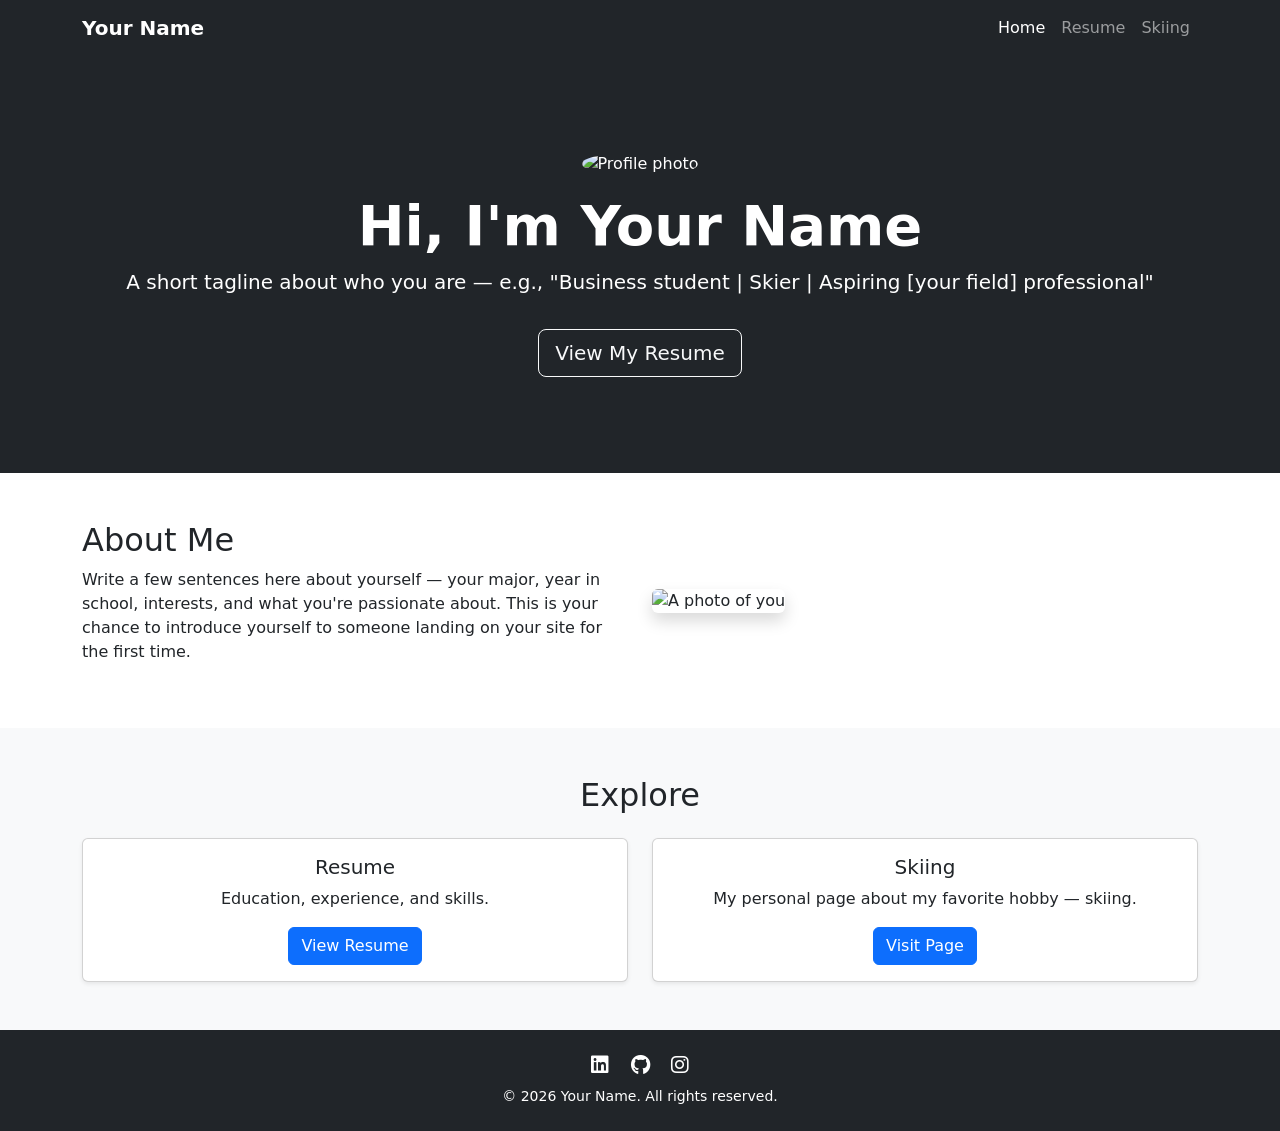
==== index.html @ d3ef5f90 "Add files via upload" ====
<!DOCTYPE html>
<html lang="en">
<head>
  <meta charset="UTF-8">
  <meta name="viewport" content="width=device-width, initial-scale=1, shrink-to-fit=no">
  <title>Your Name | Home</title>
  <link href="https://cdn.jsdelivr.net/npm/bootstrap@5.3.3/dist/css/bootstrap.min.css" rel="stylesheet">
  <link rel="stylesheet" href="https://cdnjs.cloudflare.com/ajax/libs/font-awesome/6.5.1/css/all.min.css">
  <link rel="stylesheet" href="css/site.css">
</head>
<body>

  <!-- Navbar -->
  <nav class="navbar navbar-expand-lg navbar-dark bg-dark sticky-top">
    <div class="container">
      <a class="navbar-brand fw-bold" href="index.html">Your Name</a>
      <button class="navbar-toggler" type="button" data-bs-toggle="collapse" data-bs-target="#navMenu">
        <span class="navbar-toggler-icon"></span>
      </button>
      <div class="collapse navbar-collapse" id="navMenu">
        <ul class="navbar-nav ms-auto">
          <li class="nav-item"><a class="nav-link active" href="index.html">Home</a></li>
          <li class="nav-item"><a class="nav-link" href="resume.html">Resume</a></li>
          <li class="nav-item"><a class="nav-link" href="scratch.html">Skiing</a></li>
        </ul>
      </div>
    </div>
  </nav>

  <!-- Hero -->
  <header class="bg-dark text-white text-center py-5">
    <div class="container py-5">
      <img src="images/profile.jpg" alt="Profile photo" class="rounded-circle mb-3" width="150" height="150">
      <h1 class="display-4 fw-bold">Hi, I'm Your Name</h1>
      <p class="lead">A short tagline about who you are — e.g., "Business student | Skier | Aspiring [your field] professional"</p>
      <a href="resume.html" class="btn btn-outline-light btn-lg mt-3">View My Resume</a>
    </div>
  </header>

  <!-- About -->
  <section class="container py-5">
    <div class="row align-items-center">
      <div class="col-md-6">
        <h2>About Me</h2>
        <p>
          Write a few sentences here about yourself — your major, year in school, interests,
          and what you're passionate about. This is your chance to introduce yourself to
          someone landing on your site for the first time.
        </p>
      </div>
      <div class="col-md-6">
        <img src="images/about.jpg" alt="A photo of you" class="img-fluid rounded shadow">
      </div>
    </div>
  </section>

  <!-- Cards: navigate to other parts of site -->
  <section class="bg-light py-5">
    <div class="container">
      <h2 class="text-center mb-4">Explore</h2>
      <div class="row g-4">
        <div class="col-md-6">
          <div class="card h-100 shadow-sm">
            <div class="card-body text-center">
              <h5 class="card-title">Resume</h5>
              <p class="card-text">Education, experience, and skills.</p>
              <a href="resume.html" class="btn btn-primary">View Resume</a>
            </div>
          </div>
        </div>
        <div class="col-md-6">
          <div class="card h-100 shadow-sm">
            <div class="card-body text-center">
              <h5 class="card-title">Skiing</h5>
              <p class="card-text">My personal page about my favorite hobby — skiing.</p>
              <a href="scratch.html" class="btn btn-primary">Visit Page</a>
            </div>
          </div>
        </div>
      </div>
    </div>
  </section>

  <!-- Footer -->
  <footer class="bg-dark text-white text-center py-4">
    <div class="container">
      <div class="mb-2">
        <a href="#" class="text-white me-3" target="_blank"><i class="fab fa-linkedin fa-lg"></i></a>
        <a href="#" class="text-white me-3" target="_blank"><i class="fab fa-github fa-lg"></i></a>
        <a href="#" class="text-white" target="_blank"><i class="fab fa-instagram fa-lg"></i></a>
      </div>
      <p class="mb-0 small">&copy; 2026 Your Name. All rights reserved.</p>
    </div>
  </footer>

  <script src="https://cdn.jsdelivr.net/npm/bootstrap@5.3.3/dist/js/bootstrap.bundle.min.js"></script>
</body>
</html>
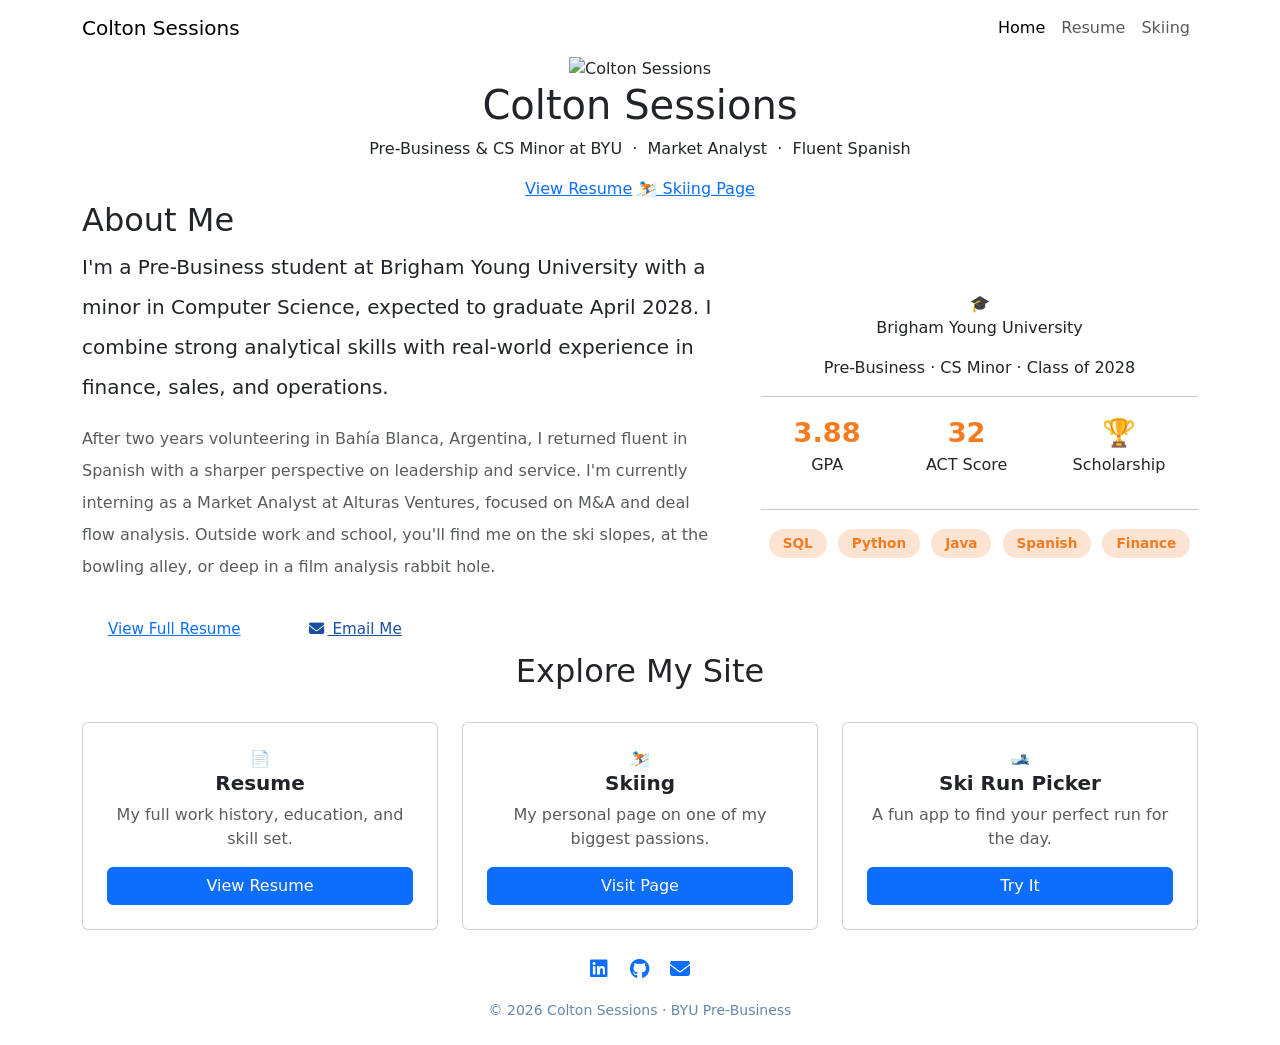
==== commit f48a2906: "Add files via upload" ====
--- a/index.html
+++ b/index.html
@@ -3,18 +3,17 @@
 <head>
   <meta charset="UTF-8">
   <meta name="viewport" content="width=device-width, initial-scale=1, shrink-to-fit=no">
-  <title>Your Name | Home</title>
+  <title>Colton Sessions</title>
   <link href="https://cdn.jsdelivr.net/npm/bootstrap@5.3.3/dist/css/bootstrap.min.css" rel="stylesheet">
   <link rel="stylesheet" href="https://cdnjs.cloudflare.com/ajax/libs/font-awesome/6.5.1/css/all.min.css">
   <link rel="stylesheet" href="css/site.css">
 </head>
 <body>
 
-  <!-- Navbar -->
-  <nav class="navbar navbar-expand-lg navbar-dark bg-dark sticky-top">
+  <nav class="navbar navbar-expand-lg sticky-top">
     <div class="container">
-      <a class="navbar-brand fw-bold" href="index.html">Your Name</a>
-      <button class="navbar-toggler" type="button" data-bs-toggle="collapse" data-bs-target="#navMenu">
+      <a class="navbar-brand" href="index.html">Colton Sessions</a>
+      <button class="navbar-toggler border-0" type="button" data-bs-toggle="collapse" data-bs-target="#navMenu">
         <span class="navbar-toggler-icon"></span>
       </button>
       <div class="collapse navbar-collapse" id="navMenu">
@@ -28,52 +27,71 @@
   </nav>
 
   <!-- Hero -->
-  <header class="bg-dark text-white text-center py-5">
-    <div class="container py-5">
-      <img src="images/profile.jpg" alt="Profile photo" class="rounded-circle mb-3" width="150" height="150">
-      <h1 class="display-4 fw-bold">Hi, I'm Your Name</h1>
-      <p class="lead">A short tagline about who you are — e.g., "Business student | Skier | Aspiring [your field] professional"</p>
-      <a href="resume.html" class="btn btn-outline-light btn-lg mt-3">View My Resume</a>
-    </div>
-  </header>
-
-  <!-- About -->
-  <section class="container py-5">
-    <div class="row align-items-center">
-      <div class="col-md-6">
-        <h2>About Me</h2>
-        <p>
-          Write a few sentences here about yourself — your major, year in school, interests,
-          and what you're passionate about. This is your chance to introduce yourself to
-          someone landing on your site for the first time.
-        </p>
-      </div>
-      <div class="col-md-6">
-        <img src="images/about.jpg" alt="A photo of you" class="img-fluid rounded shadow">
+  <section class="hero text-center">
+    <div class="container">
+      <img src="images/profile.jpg" alt="Colton Sessions" class="hero-photo">
+      <h1>Colton Sessions</h1>
+      <p class="tagline">Pre-Business &amp; CS Minor at BYU &nbsp;·&nbsp; Market Analyst &nbsp;·&nbsp; Fluent Spanish</p>
+      <div class="hero-btns">
+        <a href="resume.html" class="btn-hero">View Resume</a>
+        <a href="scratch.html" class="btn-hero-ghost">⛷️ Skiing Page</a>
       </div>
     </div>
   </section>
 
-  <!-- Cards: navigate to other parts of site -->
-  <section class="bg-light py-5">
+  <!-- About -->
+  <section class="about-section">
     <div class="container">
-      <h2 class="text-center mb-4">Explore</h2>
-      <div class="row g-4">
-        <div class="col-md-6">
-          <div class="card h-100 shadow-sm">
-            <div class="card-body text-center">
-              <h5 class="card-title">Resume</h5>
-              <p class="card-text">Education, experience, and skills.</p>
-              <a href="resume.html" class="btn btn-primary">View Resume</a>
-            </div>
+      <div class="row align-items-center g-5">
+        <div class="col-lg-7">
+          <h2 class="section-title">About <span>Me</span></h2>
+          <div class="section-divider"></div>
+          <p class="fs-5 lh-lg mb-3">
+            I'm a Pre-Business student at Brigham Young University with a minor in Computer Science,
+            expected to graduate April 2028. I combine strong analytical skills with real-world
+            experience in finance, sales, and operations.
+          </p>
+          <p class="lh-lg text-muted mb-4">
+            After two years volunteering in Bahía Blanca, Argentina, I returned fluent in Spanish
+            with a sharper perspective on leadership and service. I'm currently interning as a
+            Market Analyst at Alturas Ventures, focused on M&amp;A and deal flow analysis.
+            Outside work and school, you'll find me on the ski slopes, at the bowling alley,
+            or deep in a film analysis rabbit hole.
+          </p>
+          <div class="d-flex gap-3 flex-wrap">
+            <a href="resume.html" class="btn-hero" style="font-size:0.95rem;padding:11px 26px;">View Full Resume</a>
+            <a href="mailto:coltongsessions@gmail.com" class="btn-hero-ghost" style="font-size:0.95rem;padding:11px 26px;color:#1a4fa0;border-color:#1a4fa0;">
+              <i class="fas fa-envelope me-1"></i> Email Me
+            </a>
           </div>
         </div>
-        <div class="col-md-6">
-          <div class="card h-100 shadow-sm">
-            <div class="card-body text-center">
-              <h5 class="card-title">Skiing</h5>
-              <p class="card-text">My personal page about my favorite hobby — skiing.</p>
-              <a href="scratch.html" class="btn btn-primary">Visit Page</a>
+        <div class="col-lg-5">
+          <div class="about-card">
+            <div class="text-center about-card-icon">🎓</div>
+            <p class="about-card-title text-center">Brigham Young University</p>
+            <p class="about-card-sub text-center">Pre-Business · CS Minor · Class of 2028</p>
+            <hr class="about-card-divider">
+            <div class="d-flex justify-content-around text-center">
+              <div>
+                <p style="font-size:1.7rem;font-weight:900;color:#f47b20;margin:0;">3.88</p>
+                <p class="about-card-sub">GPA</p>
+              </div>
+              <div>
+                <p style="font-size:1.7rem;font-weight:900;color:#f47b20;margin:0;">32</p>
+                <p class="about-card-sub">ACT Score</p>
+              </div>
+              <div>
+                <p style="font-size:1.7rem;font-weight:900;color:#f47b20;margin:0;">🏆</p>
+                <p class="about-card-sub">Scholarship</p>
+              </div>
+            </div>
+            <hr class="about-card-divider">
+            <div class="text-center">
+              <span style="background:rgba(244,123,32,0.2);color:#f47b20;padding:4px 14px;border-radius:20px;font-size:0.85rem;font-weight:700;margin:3px;display:inline-block;">SQL</span>
+              <span style="background:rgba(244,123,32,0.2);color:#f47b20;padding:4px 14px;border-radius:20px;font-size:0.85rem;font-weight:700;margin:3px;display:inline-block;">Python</span>
+              <span style="background:rgba(244,123,32,0.2);color:#f47b20;padding:4px 14px;border-radius:20px;font-size:0.85rem;font-weight:700;margin:3px;display:inline-block;">Java</span>
+              <span style="background:rgba(244,123,32,0.2);color:#f47b20;padding:4px 14px;border-radius:20px;font-size:0.85rem;font-weight:700;margin:3px;display:inline-block;">Spanish</span>
+              <span style="background:rgba(244,123,32,0.2);color:#f47b20;padding:4px 14px;border-radius:20px;font-size:0.85rem;font-weight:700;margin:3px;display:inline-block;">Finance</span>
             </div>
           </div>
         </div>
@@ -81,15 +99,49 @@
     </div>
   </section>
 
+  <!-- Explore cards -->
+  <section class="explore-section">
+    <div class="container">
+      <h2 class="section-title text-center">Explore My Site</h2>
+      <div class="section-divider mx-auto"></div>
+      <div class="row g-4 mt-2 justify-content-center">
+        <div class="col-md-4">
+          <div class="card h-100 text-center p-4">
+            <div class="card-icon">📄</div>
+            <h5 class="fw-bold mb-2">Resume</h5>
+            <p class="text-muted">My full work history, education, and skill set.</p>
+            <a href="resume.html" class="btn btn-primary mt-auto">View Resume</a>
+          </div>
+        </div>
+        <div class="col-md-4">
+          <div class="card h-100 text-center p-4">
+            <div class="card-icon">⛷️</div>
+            <h5 class="fw-bold mb-2">Skiing</h5>
+            <p class="text-muted">My personal page on one of my biggest passions.</p>
+            <a href="scratch.html" class="btn btn-primary mt-auto">Visit Page</a>
+          </div>
+        </div>
+        <div class="col-md-4">
+          <div class="card h-100 text-center p-4">
+            <div class="card-icon">🎿</div>
+            <h5 class="fw-bold mb-2">Ski Run Picker</h5>
+            <p class="text-muted">A fun app to find your perfect run for the day.</p>
+            <a href="app.html" class="btn btn-primary mt-auto">Try It</a>
+          </div>
+        </div>
+      </div>
+    </div>
+  </section>
+
   <!-- Footer -->
-  <footer class="bg-dark text-white text-center py-4">
+  <footer class="py-4 text-center">
     <div class="container">
-      <div class="mb-2">
-        <a href="#" class="text-white me-3" target="_blank"><i class="fab fa-linkedin fa-lg"></i></a>
-        <a href="#" class="text-white me-3" target="_blank"><i class="fab fa-github fa-lg"></i></a>
-        <a href="#" class="text-white" target="_blank"><i class="fab fa-instagram fa-lg"></i></a>
+      <div class="mb-3">
+        <a href="https://linkedin.com/in/colton-sessions" class="me-3 fs-5" target="_blank"><i class="fab fa-linkedin"></i></a>
+        <a href="https://github.com" class="me-3 fs-5" target="_blank"><i class="fab fa-github"></i></a>
+        <a href="mailto:coltongsessions@gmail.com" class="fs-5"><i class="fas fa-envelope"></i></a>
       </div>
-      <p class="mb-0 small">&copy; 2026 Your Name. All rights reserved.</p>
+      <p class="mb-0 small" style="color:#6688aa;">&copy; 2026 Colton Sessions · BYU Pre-Business</p>
     </div>
   </footer>
 
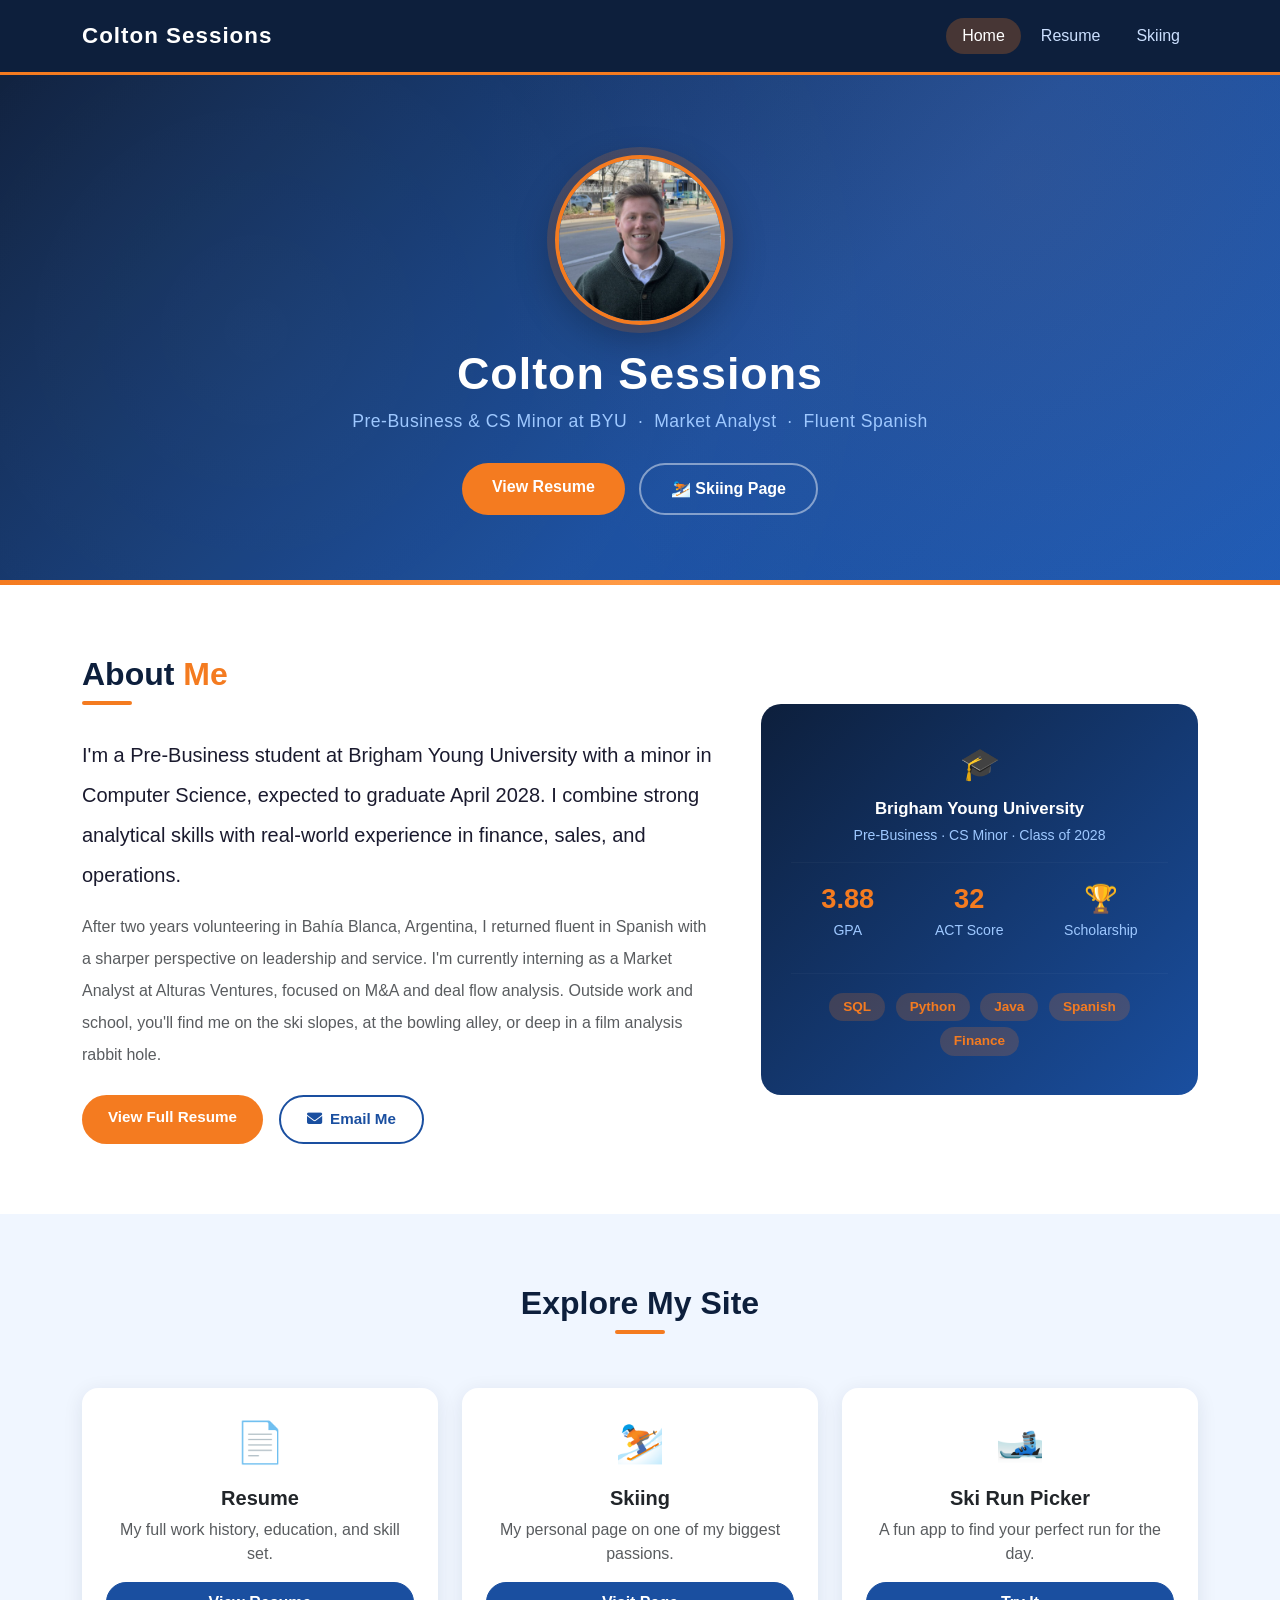
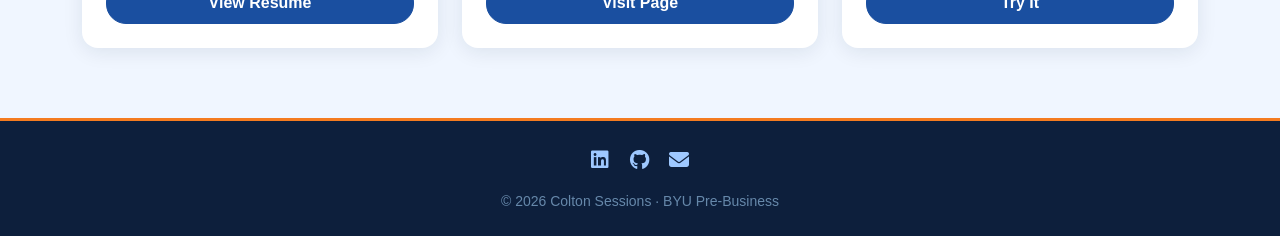
==== commit 1ba190d4: "Update LinkedIn link in footer" ====
--- a/index.html
+++ b/index.html
@@ -137,7 +137,7 @@
   <footer class="py-4 text-center">
     <div class="container">
       <div class="mb-3">
-        <a href="https://linkedin.com/in/colton-sessions" class="me-3 fs-5" target="_blank"><i class="fab fa-linkedin"></i></a>
+        <a href="https://www.linkedin.com/in/colton-sessions-303591228/" class="me-3 fs-5" target="_blank"><i class="fab fa-linkedin"></i></a>
         <a href="https://github.com" class="me-3 fs-5" target="_blank"><i class="fab fa-github"></i></a>
         <a href="mailto:coltongsessions@gmail.com" class="fs-5"><i class="fas fa-envelope"></i></a>
       </div>
--- a/css/site.css
+++ b/css/site.css
@@ -0,0 +1,341 @@
+/* ===== Site-wide Bootstrap overrides — Blue/Orange sporty theme ===== */
+
+:root {
+  --navy: #0d1f3c;
+  --blue: #1a4fa0;
+  --blue-light: #2d6fd6;
+  --orange: #f47b20;
+  --orange-light: #ff9a45;
+  --off-white: #f0f6ff;
+  --text-dark: #1a1a2e;
+}
+
+body {
+  font-family: 'Segoe UI', Arial, sans-serif;
+  color: var(--text-dark);
+  background: var(--off-white);
+}
+
+/* ---- Navbar ---- */
+.navbar {
+  background: var(--navy) !important;
+  border-bottom: 3px solid var(--orange);
+  padding: 14px 0;
+}
+
+.navbar-brand {
+  font-size: 1.4rem;
+  font-weight: 800;
+  letter-spacing: 1px;
+  color: #fff !important;
+}
+
+.nav-link {
+  color: #cce0ff !important;
+  font-weight: 500;
+  transition: color 0.2s;
+  padding: 6px 16px !important;
+  border-radius: 20px;
+  margin: 0 2px;
+}
+
+.nav-link:hover, .nav-link.active {
+  color: #fff !important;
+  background: rgba(244,123,32,0.25);
+}
+
+/* ---- Hero ---- */
+.hero {
+  background: linear-gradient(135deg, var(--navy) 0%, var(--blue) 60%, #1e5cb8 100%);
+  color: #fff;
+  padding: 80px 0 70px;
+  position: relative;
+  overflow: hidden;
+}
+
+/* Subtle pattern overlay */
+.hero::before {
+  content: '';
+  position: absolute;
+  inset: 0;
+  background-image: radial-gradient(circle at 20% 50%, rgba(255,255,255,0.04) 0%, transparent 60%),
+                    radial-gradient(circle at 80% 20%, rgba(244,123,32,0.08) 0%, transparent 50%);
+}
+
+.hero::after {
+  content: '';
+  position: absolute;
+  bottom: 0; left: 0; right: 0;
+  height: 5px;
+  background: linear-gradient(90deg, var(--orange), var(--orange-light), var(--orange));
+}
+
+.hero-photo {
+  width: 170px;
+  height: 170px;
+  object-fit: cover;
+  border-radius: 50%;
+  border: 4px solid var(--orange);
+  box-shadow: 0 0 0 8px rgba(244,123,32,0.18), 0 12px 40px rgba(0,0,0,0.3);
+  margin-bottom: 22px;
+  position: relative;
+  z-index: 1;
+}
+
+.hero h1 {
+  font-size: 2.8rem;
+  font-weight: 900;
+  letter-spacing: 1px;
+  position: relative;
+  z-index: 1;
+}
+
+.hero .tagline {
+  font-size: 1.1rem;
+  color: #9ec8ff;
+  margin-bottom: 28px;
+  letter-spacing: 0.5px;
+  position: relative;
+  z-index: 1;
+}
+
+.hero-btns {
+  display: flex;
+  gap: 14px;
+  justify-content: center;
+  flex-wrap: wrap;
+  position: relative;
+  z-index: 1;
+}
+
+.btn-hero {
+  background: var(--orange);
+  color: #fff;
+  font-weight: 700;
+  padding: 12px 30px;
+  border-radius: 30px;
+  border: none;
+  text-decoration: none;
+  font-size: 1rem;
+  transition: background 0.2s, transform 0.15s;
+  display: inline-block;
+}
+
+.btn-hero:hover {
+  background: var(--orange-light);
+  transform: translateY(-2px);
+  color: #fff;
+}
+
+.btn-hero-ghost {
+  background: transparent;
+  color: #fff;
+  font-weight: 600;
+  padding: 12px 30px;
+  border-radius: 30px;
+  border: 2px solid rgba(255,255,255,0.45);
+  text-decoration: none;
+  font-size: 1rem;
+  transition: background 0.2s, border-color 0.2s;
+  display: inline-block;
+}
+
+.btn-hero-ghost:hover {
+  background: rgba(255,255,255,0.12);
+  border-color: rgba(255,255,255,0.7);
+  color: #fff;
+}
+
+/* ---- Section titles ---- */
+.section-title {
+  font-size: 2rem;
+  font-weight: 900;
+  color: var(--navy);
+  margin-bottom: 8px;
+}
+
+.section-title span {
+  color: var(--orange);
+}
+
+.section-divider {
+  width: 50px;
+  height: 4px;
+  background: var(--orange);
+  border-radius: 2px;
+  margin-bottom: 30px;
+}
+
+/* ---- About section ---- */
+.about-section {
+  background: #fff;
+  padding: 70px 0;
+}
+
+.about-card {
+  background: linear-gradient(135deg, var(--navy), var(--blue));
+  border-radius: 20px;
+  padding: 36px 30px;
+  color: #fff;
+  height: 100%;
+}
+
+.about-card-icon {
+  font-size: 2rem;
+  margin-bottom: 8px;
+}
+
+.about-card-title {
+  font-weight: 800;
+  font-size: 1.05rem;
+  color: #fff;
+  margin-bottom: 4px;
+}
+
+.about-card-sub {
+  color: #9ec8ff;
+  font-size: 0.88rem;
+}
+
+.about-card-divider {
+  border: none;
+  border-top: 1px solid rgba(255,255,255,0.12);
+  margin: 16px 0;
+}
+
+/* ---- Explore cards ---- */
+.explore-section {
+  background: var(--off-white);
+  padding: 70px 0;
+}
+
+.card {
+  border: none;
+  border-radius: 16px;
+  box-shadow: 0 4px 20px rgba(13,31,60,0.09);
+  transition: transform 0.2s, box-shadow 0.2s;
+  background: #fff;
+}
+
+.card:hover {
+  transform: translateY(-5px);
+  box-shadow: 0 10px 36px rgba(13,31,60,0.16);
+}
+
+.card-icon {
+  font-size: 2.5rem;
+  margin-bottom: 14px;
+}
+
+.btn-primary {
+  background: var(--blue);
+  border-color: var(--blue);
+  border-radius: 20px;
+  font-weight: 600;
+  padding: 8px 24px;
+  transition: background 0.2s, transform 0.1s;
+}
+
+.btn-primary:hover {
+  background: var(--blue-light);
+  border-color: var(--blue-light);
+  transform: translateY(-1px);
+}
+
+/* ---- Footer ---- */
+footer {
+  background: var(--navy) !important;
+  border-top: 3px solid var(--orange);
+  color: #9ec8ff;
+}
+
+footer a {
+  color: #9ec8ff;
+  transition: color 0.2s;
+}
+
+footer a:hover {
+  color: var(--orange);
+}
+
+/* ---- Resume header ---- */
+.resume-header {
+  background: linear-gradient(135deg, var(--navy), var(--blue));
+  color: #fff;
+  padding: 55px 0 42px;
+  border-bottom: 4px solid var(--orange);
+  position: relative;
+}
+
+.resume-header::before {
+  content: '';
+  position: absolute;
+  inset: 0;
+  background: radial-gradient(circle at 70% 40%, rgba(244,123,32,0.07) 0%, transparent 60%);
+}
+
+/* ---- Resume body ---- */
+.resume-section h2 {
+  font-size: 1.1rem;
+  font-weight: 800;
+  text-transform: uppercase;
+  letter-spacing: 2px;
+  color: var(--blue);
+  border-left: 4px solid var(--orange);
+  padding-left: 12px;
+  margin-bottom: 22px;
+}
+
+.resume-section {
+  padding: 30px 0;
+  border-bottom: 1px solid #e0eaf8;
+}
+
+.resume-section:last-child { border-bottom: none; }
+
+.job-title {
+  font-weight: 700;
+  color: var(--navy);
+  font-size: 1.05rem;
+  margin-bottom: 2px;
+}
+
+.job-meta {
+  color: #667;
+  font-size: 0.9rem;
+  margin-bottom: 10px;
+}
+
+.job-meta .company {
+  font-weight: 700;
+  color: var(--blue-light);
+}
+
+.resume-section ul li {
+  margin-bottom: 5px;
+  color: #334055;
+  line-height: 1.6;
+}
+
+.skill-badge {
+  background: var(--blue);
+  color: #fff;
+  border-radius: 20px;
+  padding: 5px 14px;
+  font-size: 0.85rem;
+  font-weight: 600;
+  display: inline-block;
+  margin: 4px 4px 4px 0;
+}
+
+.skill-badge.orange { background: var(--orange); }
+
+.gpa-highlight {
+  background: #eef5ff;
+  border-left: 4px solid var(--orange);
+  padding: 10px 16px;
+  border-radius: 0 8px 8px 0;
+  margin: 10px 0 14px;
+  font-size: 0.95rem;
+  color: var(--navy);
+}
